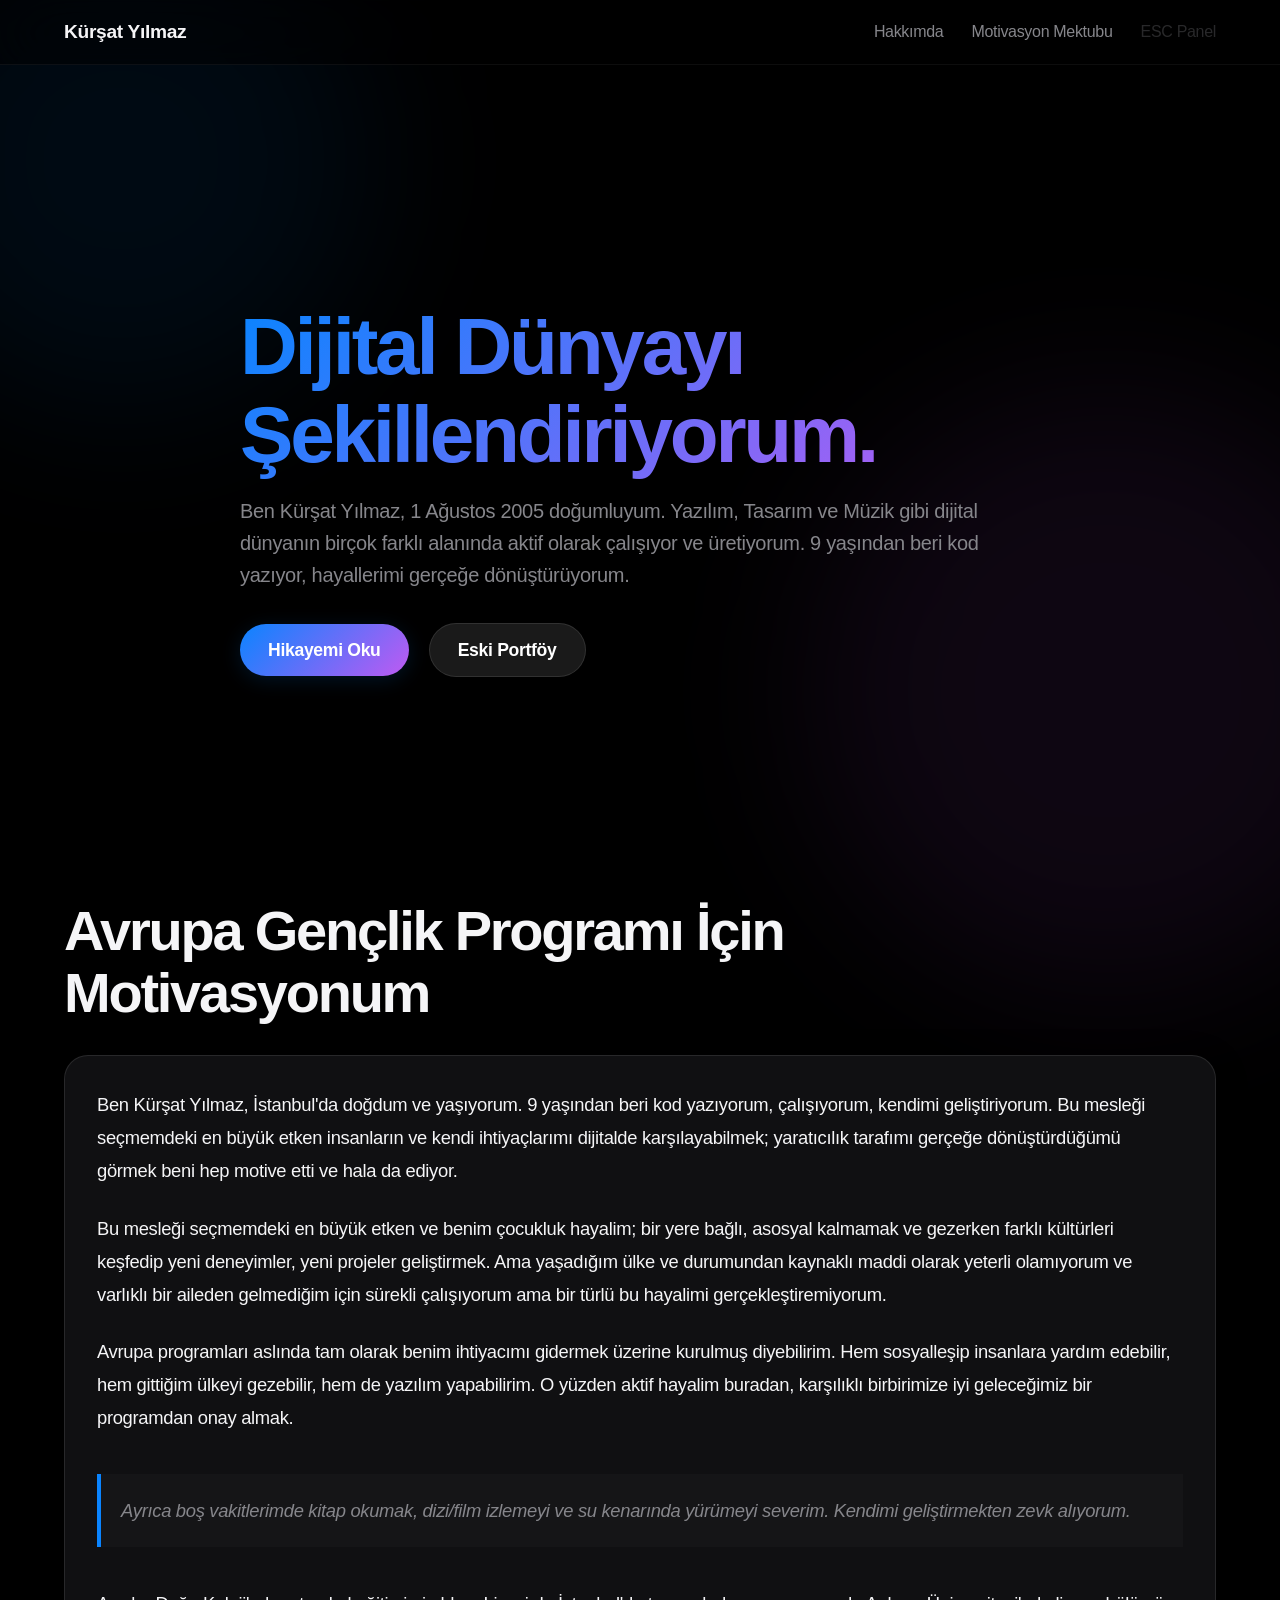
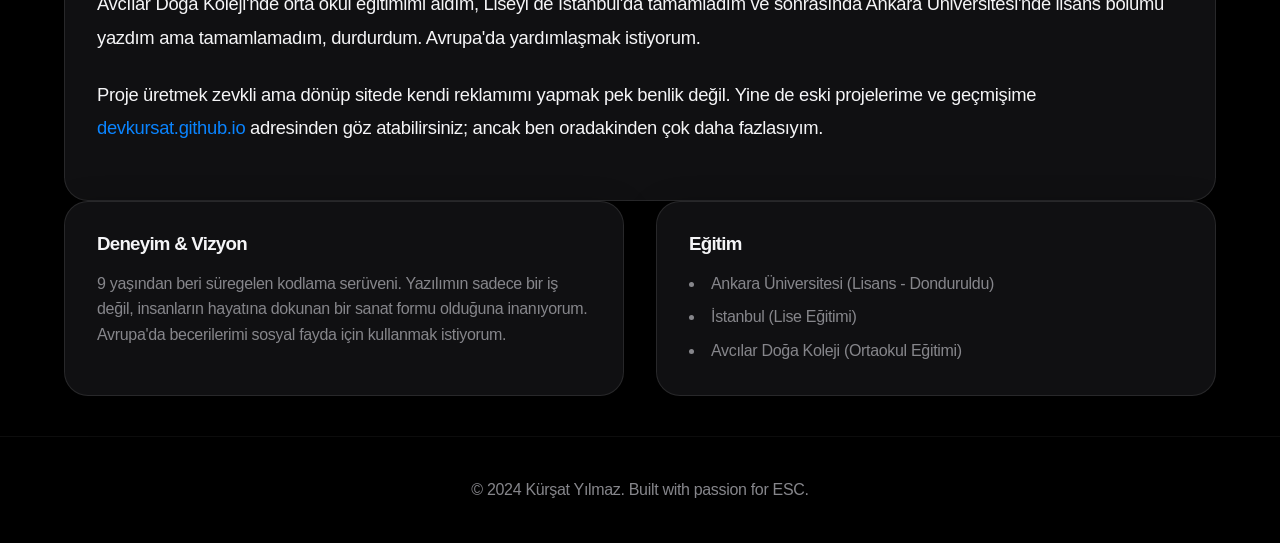
==== index.html @ 6ab5559e "feat: Implement Apple-style ESC motivation portfolio and dashboard - Creates root structure for GitH" ====
<!DOCTYPE html>
<html lang="tr">
<head>
    <meta charset="UTF-8">
    <meta name="viewport" content="width=device-width, initial-scale=1.0">
    <title>Ben Kürşat Yılmaz | Yazılım, Tasarım & Vizyon</title>
    <meta name="description" content="Kürşat Yılmaz'ın Dijital Portföyü ve Avrupa Gençlik Programı (ESC) Motivasyon Mektubu.">
    <link rel="stylesheet" href="assets/css/style.css">
</head>
<body>
    <div class="blob blob-1"></div>
    <div class="blob blob-2"></div>

    <nav class="glass-nav">
        <div class="container nav-content">
            <a href="index.html" class="logo">Kürşat Yılmaz</a>
            <div class="nav-links">
                <a href="#about">Hakkımda</a>
                <a href="#letter">Motivasyon Mektubu</a>
                <a href="eu.html" style="opacity: 0.3; transition: opacity 0.3s;" onmouseover="this.style.opacity=1" onmouseout="this.style.opacity=0.3">ESC Panel</a>
            </div>
        </div>
    </nav>

    <header>
        <div class="container">
            <div class="reveal">
                <h1>Dijital Dünyayı <br>Şekillendiriyorum.</h1>
                <p class="lead">Ben Kürşat Yılmaz, 1 Ağustos 2005 doğumluyum. Yazılım, Tasarım ve Müzik gibi dijital dünyanın birçok farklı alanında aktif olarak çalışıyor ve üretiyorum. 9 yaşından beri kod yazıyor, hayallerimi gerçeğe dönüştürüyorum.</p>
                <a href="#letter" class="btn btn-primary">Hikayemi Oku</a>
                <a href="https://devkursat.github.io" target="_blank" class="btn btn-secondary" style="margin-left: 16px;">Eski Portföy</a>
            </div>
        </div>
    </header>

    <section id="letter" class="container">
        <h2 class="reveal">Avrupa Gençlik Programı İçin <br>Motivasyonum</h2>

        <div class="card glass-panel reveal stagger-1">
            <div class="letter-content">
                <p>Ben Kürşat Yılmaz, İstanbul'da doğdum ve yaşıyorum. 9 yaşından beri kod yazıyorum, çalışıyorum, kendimi geliştiriyorum. Bu mesleği seçmemdeki en büyük etken insanların ve kendi ihtiyaçlarımı dijitalde karşılayabilmek; yaratıcılık tarafımı gerçeğe dönüştürdüğümü görmek beni hep motive etti ve hala da ediyor.</p>

                <p>Bu mesleği seçmemdeki en büyük etken ve benim çocukluk hayalim; bir yere bağlı, asosyal kalmamak ve gezerken farklı kültürleri keşfedip yeni deneyimler, yeni projeler geliştirmek. Ama yaşadığım ülke ve durumundan kaynaklı maddi olarak yeterli olamıyorum ve varlıklı bir aileden gelmediğim için sürekli çalışıyorum ama bir türlü bu hayalimi gerçekleştiremiyorum.</p>

                <p>Avrupa programları aslında tam olarak benim ihtiyacımı gidermek üzerine kurulmuş diyebilirim. Hem sosyalleşip insanlara yardım edebilir, hem gittiğim ülkeyi gezebilir, hem de yazılım yapabilirim. O yüzden aktif hayalim buradan, karşılıklı birbirimize iyi geleceğimiz bir programdan onay almak.</p>

                <div style="margin: 40px 0; padding: 20px; border-left: 4px solid var(--accent-blue); background: rgba(255,255,255,0.02);">
                    <p style="margin: 0; font-style: italic; color: var(--text-secondary);">Ayrıca boş vakitlerimde kitap okumak, dizi/film izlemeyi ve su kenarında yürümeyi severim. Kendimi geliştirmekten zevk alıyorum.</p>
                </div>

                <p>Avcılar Doğa Koleji'nde orta okul eğitimimi aldım, Liseyi de İstanbul'da tamamladım ve sonrasında Ankara Üniversitesi'nde lisans bölümü yazdım ama tamamlamadım, durdurdum. Avrupa'da yardımlaşmak istiyorum.</p>

                <p>Proje üretmek zevkli ama dönüp sitede kendi reklamımı yapmak pek benlik değil. Yine de eski projelerime ve geçmişime <a href="https://devkursat.github.io" target="_blank" style="color: var(--accent-blue); text-decoration: none;">devkursat.github.io</a> adresinden göz atabilirsiniz; ancak ben oradakinden çok daha fazlasıyım.</p>
            </div>
        </div>
    </section>

    <section id="about" class="container">
        <div class="grid-2">
            <div class="card glass-panel reveal stagger-1">
                <h3 style="margin-bottom: 16px;">Deneyim & Vizyon</h3>
                <p style="color: var(--text-secondary);">9 yaşından beri süregelen kodlama serüveni. Yazılımın sadece bir iş değil, insanların hayatına dokunan bir sanat formu olduğuna inanıyorum. Avrupa'da becerilerimi sosyal fayda için kullanmak istiyorum.</p>
            </div>
            <div class="card glass-panel reveal stagger-2">
                <h3 style="margin-bottom: 16px;">Eğitim</h3>
                <ul style="color: var(--text-secondary); list-style-position: inside;">
                    <li style="margin-bottom: 8px;">Ankara Üniversitesi (Lisans - Donduruldu)</li>
                    <li style="margin-bottom: 8px;">İstanbul (Lise Eğitimi)</li>
                    <li>Avcılar Doğa Koleji (Ortaokul Eğitimi)</li>
                </ul>
            </div>
        </div>
    </section>

    <footer style="text-align: center; padding: 40px 0; color: var(--text-secondary); border-top: 1px solid rgba(255,255,255,0.05); margin-top: 40px;">
        <p>&copy; 2024 Kürşat Yılmaz. Built with passion for ESC.</p>
    </footer>

    <script src="assets/js/main.js"></script>
</body>
</html>
---- assets/css/style.css ----
:root {
  /* Apple Design Palette */
  --bg-primary: #000000;
  --bg-secondary: #1c1c1e;
  --bg-tertiary: #2c2c2e;
  --text-primary: #f5f5f7;
  --text-secondary: #86868b;
  --accent-blue: #0A84FF;
  --accent-purple: #BF5AF2;
  --accent-gradient: linear-gradient(135deg, #0A84FF 0%, #BF5AF2 100%);
  --glow-color: rgba(10, 132, 255, 0.15);

  /* Framer Spring Animations */
  --spring-fast: 0.4s cubic-bezier(0.175, 0.885, 0.32, 1.275);
  --spring-normal: 0.6s cubic-bezier(0.175, 0.885, 0.32, 1.275);
  --spring-slow: 0.8s cubic-bezier(0.175, 0.885, 0.32, 1.275);
  --ease-out-expo: 0.8s cubic-bezier(0.16, 1, 0.3, 1);
}

* {
  margin: 0;
  padding: 0;
  box-sizing: border-box;
}

body {
  font-family: -apple-system, BlinkMacSystemFont, "SF Pro Display", "Segoe UI", Roboto, Helvetica, Arial, sans-serif;
  background-color: var(--bg-primary);
  color: var(--text-primary);
  line-height: 1.6;
  -webkit-font-smoothing: antialiased;
  -moz-osx-font-smoothing: grayscale;
  overflow-x: hidden;
  letter-spacing: -0.02em;
}

/* Glassmorphism Utilities */
.glass-panel {
  background: rgba(28, 28, 30, 0.6);
  backdrop-filter: blur(20px);
  -webkit-backdrop-filter: blur(20px);
  border: 1px solid rgba(255, 255, 255, 0.1);
  border-radius: 24px;
  box-shadow: 0 8px 32px 0 rgba(0, 0, 0, 0.3);
}

.glass-nav {
  position: fixed;
  top: 0;
  left: 0;
  right: 0;
  z-index: 1000;
  background: rgba(0, 0, 0, 0.5);
  backdrop-filter: blur(30px);
  -webkit-backdrop-filter: blur(30px);
  border-bottom: 1px solid rgba(255, 255, 255, 0.05);
}

/* Layout Containers */
.container {
  max-width: 1200px;
  margin: 0 auto;
  padding: 0 24px;
}

/* Typography */
h1, h2, h3, h4, h5, h6 {
  font-weight: 700;
  letter-spacing: -0.04em;
  line-height: 1.1;
}

h1 {
  font-size: clamp(3rem, 8vw, 5rem);
  background: var(--accent-gradient);
  -webkit-background-clip: text;
  -webkit-text-fill-color: transparent;
  margin-bottom: 1rem;
}

h2 {
  font-size: clamp(2rem, 5vw, 3.5rem);
  margin-bottom: 2rem;
}

.subtitle {
  font-size: clamp(1.2rem, 3vw, 1.5rem);
  color: var(--text-secondary);
  font-weight: 500;
}

.lead {
  font-size: 1.25rem;
  color: var(--text-secondary);
  max-width: 800px;
  margin-bottom: 2rem;
}

/* Interactive Elements */
.btn {
  display: inline-flex;
  align-items: center;
  justify-content: center;
  padding: 12px 28px;
  border-radius: 999px;
  font-weight: 600;
  font-size: 1.1rem;
  text-decoration: none;
  transition: all var(--spring-fast);
  cursor: pointer;
  border: none;
  outline: none;
}

.btn-primary {
  background: var(--accent-gradient);
  color: white;
  box-shadow: 0 4px 20px var(--glow-color);
}

.btn-primary:hover {
  transform: translateY(-2px) scale(1.02);
  box-shadow: 0 8px 30px rgba(10, 132, 255, 0.3);
}

.btn-secondary {
  background: rgba(255, 255, 255, 0.1);
  color: white;
  border: 1px solid rgba(255, 255, 255, 0.1);
}

.btn-secondary:hover {
  background: rgba(255, 255, 255, 0.15);
  transform: translateY(-2px) scale(1.02);
}

/* Cards */
.card {
  padding: 32px;
  border-radius: 24px;
  transition: all var(--spring-normal);
  position: relative;
  overflow: hidden;
}

.card::before {
  content: '';
  position: absolute;
  top: 0;
  left: 0;
  right: 0;
  bottom: 0;
  background: radial-gradient(800px circle at var(--mouse-x) var(--mouse-y), rgba(255, 255, 255, 0.06), transparent 40%);
  z-index: 0;
  opacity: 0;
  transition: opacity 0.3s;
}

.card:hover::before {
  opacity: 1;
}

.card > * {
  position: relative;
  z-index: 1;
}

.card:hover {
  transform: translateY(-8px);
  box-shadow: 0 20px 40px rgba(0, 0, 0, 0.4);
  border-color: rgba(255, 255, 255, 0.2);
}

/* Specific Sections */
header {
  min-height: 100vh;
  display: flex;
  flex-direction: column;
  justify-content: center;
  position: relative;
  padding-top: 80px;
}

.nav-content {
  display: flex;
  justify-content: space-between;
  align-items: center;
  height: 64px;
}

.nav-links a {
  color: var(--text-secondary);
  text-decoration: none;
  margin-left: 24px;
  transition: color 0.2s;
  font-weight: 500;
}

.nav-links a:hover {
  color: var(--text-primary);
}

.logo {
  font-weight: 700;
  font-size: 1.2rem;
  color: var(--text-primary);
  text-decoration: none;
}

section {
  padding: 100px 0;
}

/* Grid Layouts */
.grid-2 {
  display: grid;
  grid-template-columns: repeat(auto-fit, minmax(300px, 1fr));
  gap: 32px;
}

.grid-3 {
  display: grid;
  grid-template-columns: repeat(auto-fit, minmax(250px, 1fr));
  gap: 24px;
}

/* Animation Classes */
.reveal {
  opacity: 0;
  transform: translateY(40px);
  transition: opacity var(--ease-out-expo), transform var(--ease-out-expo);
}

.reveal.active {
  opacity: 1;
  transform: translateY(0);
}

.stagger-1 { transition-delay: 0.1s; }
.stagger-2 { transition-delay: 0.2s; }
.stagger-3 { transition-delay: 0.3s; }

/* Letter Formatting */
.letter-content {
  font-size: 1.15rem;
  line-height: 1.8;
  color: var(--text-primary);
}

.letter-content p {
  margin-bottom: 1.5rem;
}

/* Dashboard Elements */
.dashboard-grid {
  display: grid;
  grid-template-columns: 250px 1fr;
  gap: 32px;
  min-height: 100vh;
  padding-top: 80px;
}

.sidebar {
  padding-right: 24px;
  border-right: 1px solid rgba(255, 255, 255, 0.1);
}

.sidebar-nav {
  list-style: none;
}

.sidebar-nav li {
  margin-bottom: 16px;
}

.sidebar-nav a {
  color: var(--text-secondary);
  text-decoration: none;
  display: flex;
  align-items: center;
  padding: 12px;
  border-radius: 12px;
  transition: all 0.2s;
}

.sidebar-nav a:hover, .sidebar-nav a.active {
  background: rgba(255, 255, 255, 0.1);
  color: var(--text-primary);
}

.stat-card {
  display: flex;
  flex-direction: column;
}

.stat-value {
  font-size: 3rem;
  font-weight: 700;
  background: var(--accent-gradient);
  -webkit-background-clip: text;
  -webkit-text-fill-color: transparent;
}

.stat-label {
  color: var(--text-secondary);
  font-size: 0.9rem;
  text-transform: uppercase;
  letter-spacing: 0.05em;
}

/* AI Generator Mockup */
.ai-generator {
  margin-top: 40px;
}

.ai-input {
  width: 100%;
  background: rgba(0, 0, 0, 0.3);
  border: 1px solid rgba(255, 255, 255, 0.1);
  border-radius: 16px;
  padding: 20px;
  color: var(--text-primary);
  font-family: inherit;
  font-size: 1rem;
  resize: vertical;
  min-height: 150px;
  margin-bottom: 20px;
  transition: all 0.3s;
}

.ai-input:focus {
  outline: none;
  border-color: var(--accent-blue);
  box-shadow: 0 0 0 2px rgba(10, 132, 255, 0.2);
}

.ai-output {
  margin-top: 24px;
  min-height: 200px;
  border-left: 4px solid var(--accent-purple);
  padding-left: 20px;
}

/* Floating Elements */
.blob {
  position: absolute;
  filter: blur(80px);
  z-index: -1;
  opacity: 0.5;
  border-radius: 50%;
  animation: float 20s infinite ease-in-out;
}

.blob-1 {
  top: -10%;
  left: -10%;
  width: 500px;
  height: 500px;
  background: rgba(10, 132, 255, 0.15);
}

.blob-2 {
  bottom: -10%;
  right: -10%;
  width: 600px;
  height: 600px;
  background: rgba(191, 90, 242, 0.15);
  animation-delay: -10s;
}

@keyframes float {
  0%, 100% { transform: translate(0, 0) scale(1); }
  33% { transform: translate(50px, -50px) scale(1.1); }
  66% { transform: translate(-20px, 20px) scale(0.9); }
}

@media (max-width: 768px) {
  .dashboard-grid {
    grid-template-columns: 1fr;
  }
  .sidebar {
    border-right: none;
    border-bottom: 1px solid rgba(255, 255, 255, 0.1);
    padding-bottom: 24px;
    margin-bottom: 24px;
  }
}
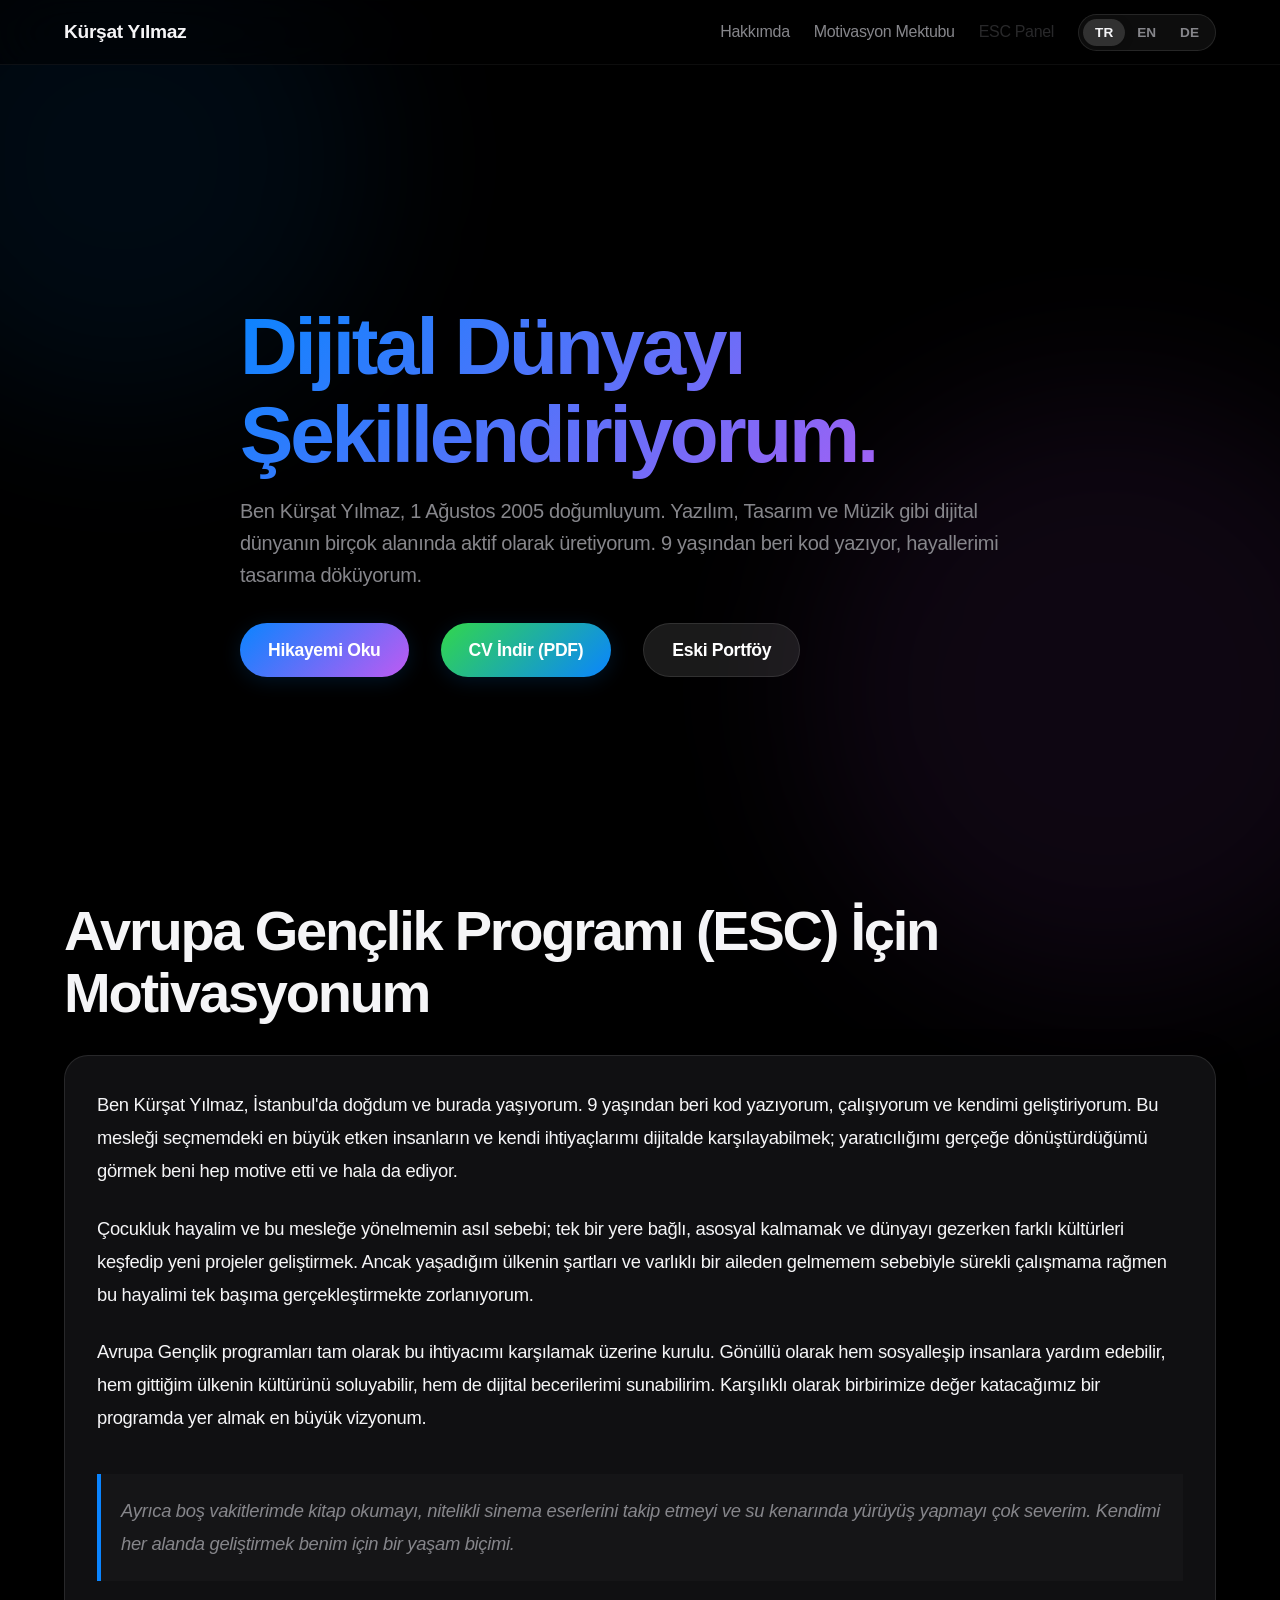
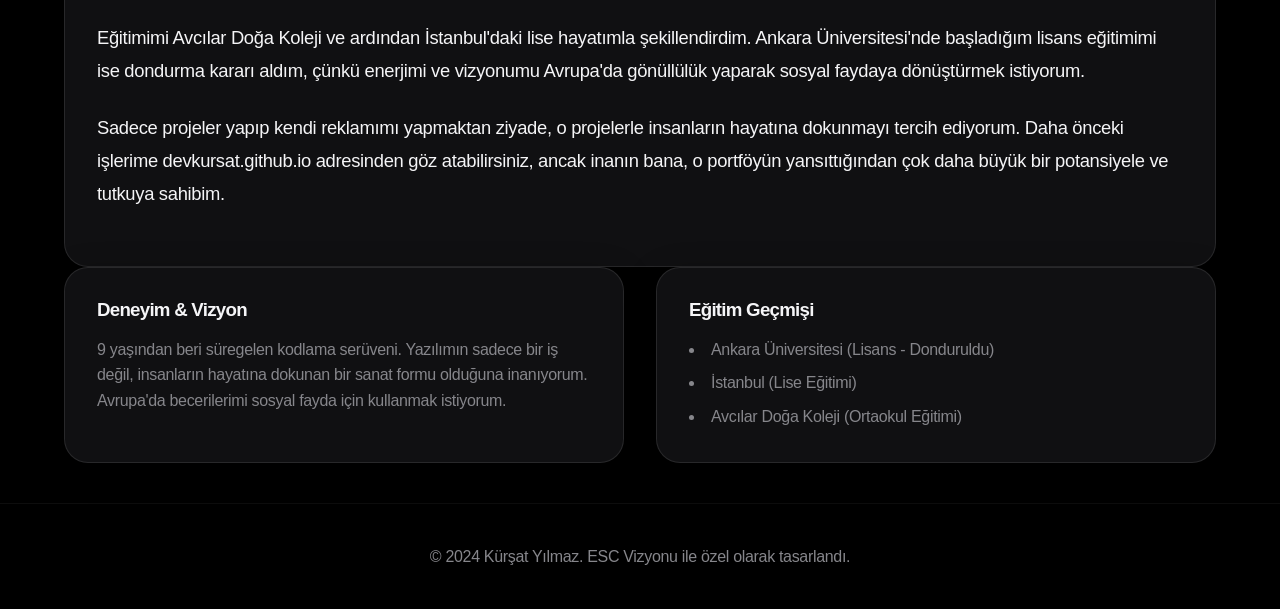
==== commit 8f5bacb5: "feat: Add i18n support, language switcher, and CV download - Introduces comprehensive i18n engine in" ====
--- a/index.html
+++ b/index.html
@@ -15,9 +15,15 @@
         <div class="container nav-content">
             <a href="index.html" class="logo">Kürşat Yılmaz</a>
             <div class="nav-links">
-                <a href="#about">Hakkımda</a>
-                <a href="#letter">Motivasyon Mektubu</a>
-                <a href="eu.html" style="opacity: 0.3; transition: opacity 0.3s;" onmouseover="this.style.opacity=1" onmouseout="this.style.opacity=0.3">ESC Panel</a>
+                <a href="#about" data-i18n="nav.about">Hakkımda</a>
+                <a href="#letter" data-i18n="nav.letter">Motivasyon Mektubu</a>
+                <a href="eu.html" style="opacity: 0.3; transition: opacity 0.3s;" onmouseover="this.style.opacity=1" onmouseout="this.style.opacity=0.3" data-i18n="nav.esc">ESC Panel</a>
+
+                <div class="lang-switcher">
+                    <button class="lang-btn" data-lang="tr">TR</button>
+                    <button class="lang-btn" data-lang="en">EN</button>
+                    <button class="lang-btn" data-lang="de">DE</button>
+                </div>
             </div>
         </div>
     </nav>
@@ -25,32 +31,35 @@
     <header>
         <div class="container">
             <div class="reveal">
-                <h1>Dijital Dünyayı <br>Şekillendiriyorum.</h1>
-                <p class="lead">Ben Kürşat Yılmaz, 1 Ağustos 2005 doğumluyum. Yazılım, Tasarım ve Müzik gibi dijital dünyanın birçok farklı alanında aktif olarak çalışıyor ve üretiyorum. 9 yaşından beri kod yazıyor, hayallerimi gerçeğe dönüştürüyorum.</p>
-                <a href="#letter" class="btn btn-primary">Hikayemi Oku</a>
-                <a href="https://devkursat.github.io" target="_blank" class="btn btn-secondary" style="margin-left: 16px;">Eski Portföy</a>
+                <h1 data-i18n="hero.title">Dijital Dünyayı <br>Şekillendiriyorum.</h1>
+                <p class="lead" data-i18n="hero.desc">Ben Kürşat Yılmaz, 1 Ağustos 2005 doğumluyum. Yazılım, Tasarım ve Müzik gibi dijital dünyanın birçok farklı alanında aktif olarak çalışıyor ve üretiyorum. 9 yaşından beri kod yazıyor, hayallerimi gerçeğe dönüştürüyorum.</p>
+                <div class="action-buttons">
+                    <a href="#letter" class="btn btn-primary" data-i18n="hero.btn.story">Hikayemi Oku</a>
+                    <a href="assets/cv.pdf" download class="btn btn-primary" style="margin-left: 16px; background: linear-gradient(135deg, #32D74B 0%, #0A84FF 100%);" data-i18n="hero.btn.cv">CV İndir (PDF)</a>
+                    <a href="https://devkursat.github.io" target="_blank" class="btn btn-secondary" style="margin-left: 16px;" data-i18n="hero.btn.old">Eski Portföy</a>
+                </div>
             </div>
         </div>
     </header>
 
     <section id="letter" class="container">
-        <h2 class="reveal">Avrupa Gençlik Programı İçin <br>Motivasyonum</h2>
+        <h2 class="reveal" data-i18n="letter.title">Avrupa Gençlik Programı İçin <br>Motivasyonum</h2>
 
         <div class="card glass-panel reveal stagger-1">
             <div class="letter-content">
-                <p>Ben Kürşat Yılmaz, İstanbul'da doğdum ve yaşıyorum. 9 yaşından beri kod yazıyorum, çalışıyorum, kendimi geliştiriyorum. Bu mesleği seçmemdeki en büyük etken insanların ve kendi ihtiyaçlarımı dijitalde karşılayabilmek; yaratıcılık tarafımı gerçeğe dönüştürdüğümü görmek beni hep motive etti ve hala da ediyor.</p>
+                <p data-i18n="letter.p1">Ben Kürşat Yılmaz, İstanbul'da doğdum ve yaşıyorum. 9 yaşından beri kod yazıyorum, çalışıyorum, kendimi geliştiriyorum. Bu mesleği seçmemdeki en büyük etken insanların ve kendi ihtiyaçlarımı dijitalde karşılayabilmek; yaratıcılık tarafımı gerçeğe dönüştürdüğümü görmek beni hep motive etti ve hala da ediyor.</p>
 
-                <p>Bu mesleği seçmemdeki en büyük etken ve benim çocukluk hayalim; bir yere bağlı, asosyal kalmamak ve gezerken farklı kültürleri keşfedip yeni deneyimler, yeni projeler geliştirmek. Ama yaşadığım ülke ve durumundan kaynaklı maddi olarak yeterli olamıyorum ve varlıklı bir aileden gelmediğim için sürekli çalışıyorum ama bir türlü bu hayalimi gerçekleştiremiyorum.</p>
+                <p data-i18n="letter.p2">Bu mesleği seçmemdeki en büyük etken ve benim çocukluk hayalim; bir yere bağlı, asosyal kalmamak ve gezerken farklı kültürleri keşfedip yeni deneyimler, yeni projeler geliştirmek. Ama yaşadığım ülke ve durumundan kaynaklı maddi olarak yeterli olamıyorum ve varlıklı bir aileden gelmediğim için sürekli çalışıyorum ama bir türlü bu hayalimi gerçekleştiremiyorum.</p>
 
-                <p>Avrupa programları aslında tam olarak benim ihtiyacımı gidermek üzerine kurulmuş diyebilirim. Hem sosyalleşip insanlara yardım edebilir, hem gittiğim ülkeyi gezebilir, hem de yazılım yapabilirim. O yüzden aktif hayalim buradan, karşılıklı birbirimize iyi geleceğimiz bir programdan onay almak.</p>
+                <p data-i18n="letter.p3">Avrupa programları aslında tam olarak benim ihtiyacımı gidermek üzerine kurulmuş diyebilirim. Hem sosyalleşip insanlara yardım edebilir, hem gittiğim ülkeyi gezebilir, hem de yazılım yapabilirim. O yüzden aktif hayalim buradan, karşılıklı birbirimize iyi geleceğimiz bir programdan onay almak.</p>
 
                 <div style="margin: 40px 0; padding: 20px; border-left: 4px solid var(--accent-blue); background: rgba(255,255,255,0.02);">
-                    <p style="margin: 0; font-style: italic; color: var(--text-secondary);">Ayrıca boş vakitlerimde kitap okumak, dizi/film izlemeyi ve su kenarında yürümeyi severim. Kendimi geliştirmekten zevk alıyorum.</p>
+                    <p style="margin: 0; font-style: italic; color: var(--text-secondary);" data-i18n="letter.quote">Ayrıca boş vakitlerimde kitap okumak, dizi/film izlemeyi ve su kenarında yürümeyi severim. Kendimi geliştirmekten zevk alıyorum.</p>
                 </div>
 
-                <p>Avcılar Doğa Koleji'nde orta okul eğitimimi aldım, Liseyi de İstanbul'da tamamladım ve sonrasında Ankara Üniversitesi'nde lisans bölümü yazdım ama tamamlamadım, durdurdum. Avrupa'da yardımlaşmak istiyorum.</p>
+                <p data-i18n="letter.p4">Avcılar Doğa Koleji'nde orta okul eğitimimi aldım, Liseyi de İstanbul'da tamamladım ve sonrasında Ankara Üniversitesi'nde lisans bölümü yazdım ama tamamlamadım, durdurdum. Avrupa'da yardımlaşmak istiyorum.</p>
 
-                <p>Proje üretmek zevkli ama dönüp sitede kendi reklamımı yapmak pek benlik değil. Yine de eski projelerime ve geçmişime <a href="https://devkursat.github.io" target="_blank" style="color: var(--accent-blue); text-decoration: none;">devkursat.github.io</a> adresinden göz atabilirsiniz; ancak ben oradakinden çok daha fazlasıyım.</p>
+                <p data-i18n="letter.p5">Proje üretmek zevkli ama dönüp sitede kendi reklamımı yapmak pek benlik değil. Yine de eski projelerime ve geçmişime <a href="https://devkursat.github.io" target="_blank" style="color: var(--accent-blue); text-decoration: none;">devkursat.github.io</a> adresinden göz atabilirsiniz; ancak ben oradakinden çok daha fazlasıyım.</p>
             </div>
         </div>
     </section>
@@ -58,24 +67,25 @@
     <section id="about" class="container">
         <div class="grid-2">
             <div class="card glass-panel reveal stagger-1">
-                <h3 style="margin-bottom: 16px;">Deneyim & Vizyon</h3>
-                <p style="color: var(--text-secondary);">9 yaşından beri süregelen kodlama serüveni. Yazılımın sadece bir iş değil, insanların hayatına dokunan bir sanat formu olduğuna inanıyorum. Avrupa'da becerilerimi sosyal fayda için kullanmak istiyorum.</p>
+                <h3 style="margin-bottom: 16px;" data-i18n="about.exp.title">Deneyim & Vizyon</h3>
+                <p style="color: var(--text-secondary);" data-i18n="about.exp.desc">9 yaşından beri süregelen kodlama serüveni. Yazılımın sadece bir iş değil, insanların hayatına dokunan bir sanat formu olduğuna inanıyorum. Avrupa'da becerilerimi sosyal fayda için kullanmak istiyorum.</p>
             </div>
             <div class="card glass-panel reveal stagger-2">
-                <h3 style="margin-bottom: 16px;">Eğitim</h3>
+                <h3 style="margin-bottom: 16px;" data-i18n="about.edu.title">Eğitim</h3>
                 <ul style="color: var(--text-secondary); list-style-position: inside;">
-                    <li style="margin-bottom: 8px;">Ankara Üniversitesi (Lisans - Donduruldu)</li>
-                    <li style="margin-bottom: 8px;">İstanbul (Lise Eğitimi)</li>
-                    <li>Avcılar Doğa Koleji (Ortaokul Eğitimi)</li>
+                    <li style="margin-bottom: 8px;" data-i18n="about.edu.uni">Ankara Üniversitesi (Lisans - Donduruldu)</li>
+                    <li style="margin-bottom: 8px;" data-i18n="about.edu.hs">İstanbul (Lise Eğitimi)</li>
+                    <li data-i18n="about.edu.ms">Avcılar Doğa Koleji (Ortaokul Eğitimi)</li>
                 </ul>
             </div>
         </div>
     </section>
 
     <footer style="text-align: center; padding: 40px 0; color: var(--text-secondary); border-top: 1px solid rgba(255,255,255,0.05); margin-top: 40px;">
-        <p>&copy; 2024 Kürşat Yılmaz. Built with passion for ESC.</p>
+        <p data-i18n="footer.text">&copy; 2024 Kürşat Yılmaz. Built with passion for ESC.</p>
     </footer>
 
+    <script src="assets/js/i18n.js"></script>
     <script src="assets/js/main.js"></script>
 </body>
 </html>
--- a/assets/css/style.css
+++ b/assets/css/style.css
@@ -97,6 +97,13 @@
 }
 
 /* Interactive Elements */
+.action-buttons {
+    display: flex;
+    gap: 16px;
+    flex-wrap: wrap;
+    margin-top: 2rem;
+}
+
 .btn {
   display: inline-flex;
   align-items: center;
@@ -134,6 +141,41 @@
   transform: translateY(-2px) scale(1.02);
 }
 
+/* Language Switcher */
+.lang-switcher {
+    display: flex;
+    background: rgba(255, 255, 255, 0.05);
+    border-radius: 99px;
+    padding: 4px;
+    border: 1px solid rgba(255, 255, 255, 0.1);
+}
+
+.lang-btn {
+    background: transparent;
+    border: none;
+    color: var(--text-secondary);
+    padding: 6px 12px;
+    border-radius: 99px;
+    font-size: 0.85rem;
+    font-weight: 600;
+    cursor: pointer;
+    transition: all var(--spring-fast);
+}
+
+.lang-btn:hover {
+    color: var(--text-primary);
+}
+
+.lang-btn.active {
+    background: rgba(255, 255, 255, 0.15);
+    color: var(--text-primary);
+    box-shadow: 0 2px 10px rgba(0,0,0,0.2);
+}
+
+[data-i18n] {
+    transition: opacity 0.3s ease-in-out;
+}
+
 /* Cards */
 .card {
   padding: 32px;
@@ -166,7 +208,7 @@
 }
 
 .card:hover {
-  transform: translateY(-8px);
+  transform: translateY(-8px) scale(1.01);
   box-shadow: 0 20px 40px rgba(0, 0, 0, 0.4);
   border-color: rgba(255, 255, 255, 0.2);
 }
@@ -188,10 +230,15 @@
   height: 64px;
 }
 
+.nav-links {
+    display: flex;
+    align-items: center;
+}
+
 .nav-links a {
   color: var(--text-secondary);
   text-decoration: none;
-  margin-left: 24px;
+  margin-right: 24px;
   transition: color 0.2s;
   font-weight: 500;
 }
@@ -227,13 +274,13 @@
 /* Animation Classes */
 .reveal {
   opacity: 0;
-  transform: translateY(40px);
+  transform: translateY(40px) scale(0.98);
   transition: opacity var(--ease-out-expo), transform var(--ease-out-expo);
 }
 
 .reveal.active {
   opacity: 1;
-  transform: translateY(0);
+  transform: translateY(0) scale(1);
 }
 
 .stagger-1 { transition-delay: 0.1s; }
@@ -384,4 +431,10 @@
     padding-bottom: 24px;
     margin-bottom: 24px;
   }
-}
+  .action-buttons {
+      justify-content: center;
+  }
+  .action-buttons a {
+      margin-left: 0 !important;
+  }
+}
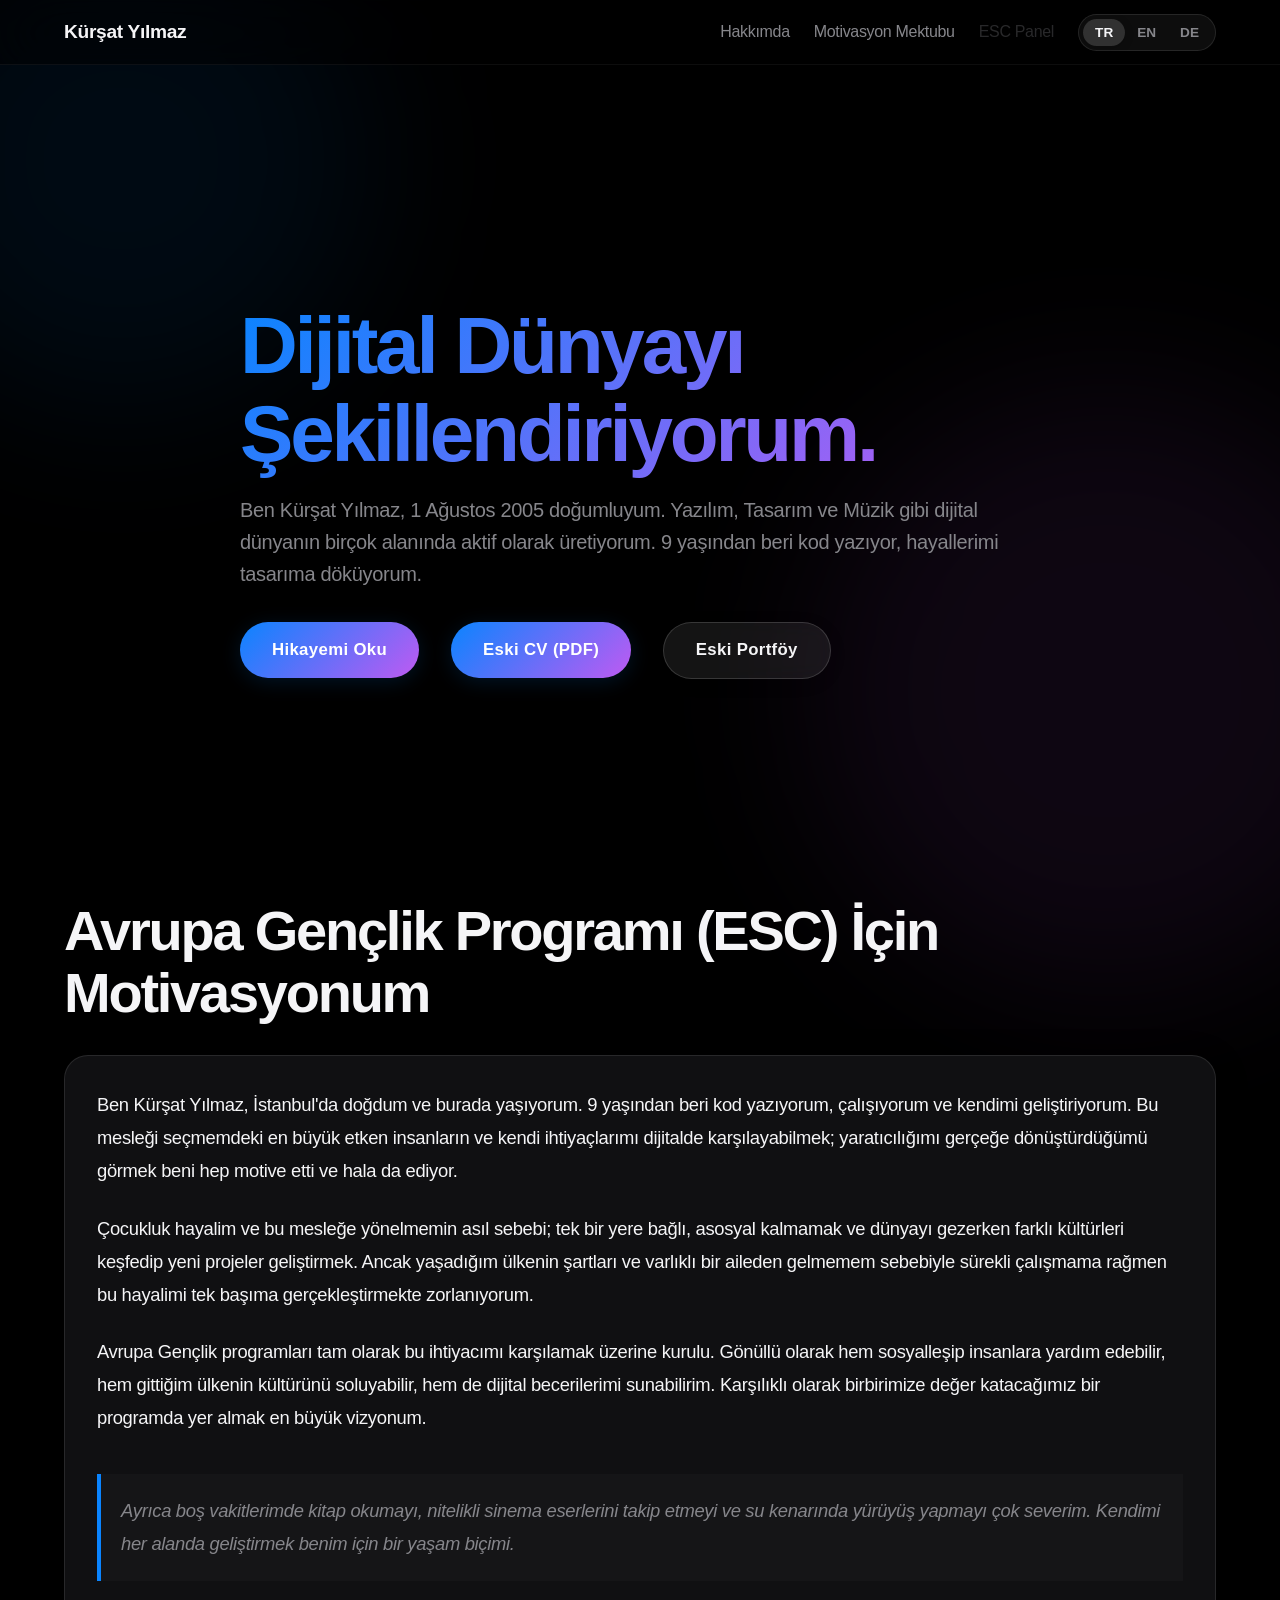
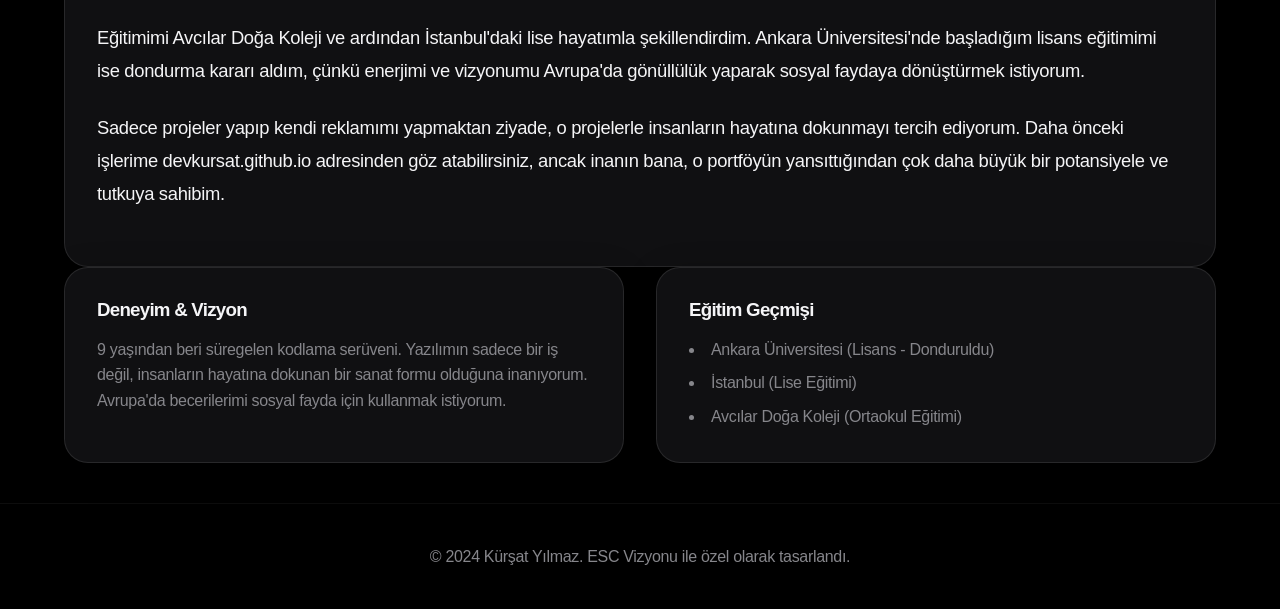
==== commit 36bfd820: "feat: Enhance UI/UX with premium Framer animations and CV link - Updates `index.html` to link to the" ====
--- a/index.html
+++ b/index.html
@@ -29,14 +29,14 @@
     </nav>
 
     <header>
-        <div class="container">
+        <div class="container hero-float">
             <div class="reveal">
                 <h1 data-i18n="hero.title">Dijital Dünyayı <br>Şekillendiriyorum.</h1>
                 <p class="lead" data-i18n="hero.desc">Ben Kürşat Yılmaz, 1 Ağustos 2005 doğumluyum. Yazılım, Tasarım ve Müzik gibi dijital dünyanın birçok farklı alanında aktif olarak çalışıyor ve üretiyorum. 9 yaşından beri kod yazıyor, hayallerimi gerçeğe dönüştürüyorum.</p>
                 <div class="action-buttons">
-                    <a href="#letter" class="btn btn-primary" data-i18n="hero.btn.story">Hikayemi Oku</a>
-                    <a href="assets/cv.pdf" download class="btn btn-primary" style="margin-left: 16px; background: linear-gradient(135deg, #32D74B 0%, #0A84FF 100%);" data-i18n="hero.btn.cv">CV İndir (PDF)</a>
-                    <a href="https://devkursat.github.io" target="_blank" class="btn btn-secondary" style="margin-left: 16px;" data-i18n="hero.btn.old">Eski Portföy</a>
+                    <a href="#letter" class="btn btn-primary btn-glow-blue" data-i18n="hero.btn.story">Hikayemi Oku</a>
+                    <a href="assets/KÜRŞAT YILMAZ_CV.pdf" target="_blank" class="btn btn-primary btn-glow-green" style="margin-left: 16px;" data-i18n="hero.btn.cv">Eski CV (PDF)</a>
+                    <a href="https://devkursat.github.io" target="_blank" class="btn btn-secondary btn-glow-white" style="margin-left: 16px;" data-i18n="hero.btn.old">Eski Portföy</a>
                 </div>
             </div>
         </div>
--- a/assets/css/style.css
+++ b/assets/css/style.css
@@ -108,37 +108,77 @@
   display: inline-flex;
   align-items: center;
   justify-content: center;
-  padding: 12px 28px;
+  padding: 14px 32px;
   border-radius: 999px;
   font-weight: 600;
-  font-size: 1.1rem;
+  font-size: 1.05rem;
   text-decoration: none;
   transition: all var(--spring-fast);
   cursor: pointer;
   border: none;
   outline: none;
+  letter-spacing: 0.02em;
+  position: relative;
+  overflow: hidden;
+  z-index: 1;
+}
+
+.btn::after {
+  content: '';
+  position: absolute;
+  top: 0; left: 0; right: 0; bottom: 0;
+  background: linear-gradient(rgba(255,255,255,0.2), transparent);
+  opacity: 0;
+  transition: opacity 0.3s ease;
+  z-index: -1;
+}
+
+.btn:hover::after {
+  opacity: 1;
+}
+
+.btn-glow-blue {
+  background: linear-gradient(135deg, #0A84FF 0%, #005bb5 100%);
+  color: white;
+  box-shadow: 0 4px 15px rgba(10, 132, 255, 0.3), inset 0 1px 0 rgba(255,255,255,0.2);
+}
+
+.btn-glow-blue:hover {
+  transform: translateY(-4px) scale(1.03);
+  box-shadow: 0 12px 25px rgba(10, 132, 255, 0.5), inset 0 1px 0 rgba(255,255,255,0.4);
+}
+
+.btn-glow-green {
+  background: linear-gradient(135deg, #32D74B 0%, #249935 100%);
+  color: white;
+  box-shadow: 0 4px 15px rgba(50, 215, 75, 0.3), inset 0 1px 0 rgba(255,255,255,0.2);
+}
+
+.btn-glow-green:hover {
+  transform: translateY(-4px) scale(1.03);
+  box-shadow: 0 12px 25px rgba(50, 215, 75, 0.5), inset 0 1px 0 rgba(255,255,255,0.4);
+}
+
+.btn-glow-white {
+  background: rgba(255, 255, 255, 0.08);
+  color: var(--text-primary);
+  border: 1px solid rgba(255, 255, 255, 0.15);
+  backdrop-filter: blur(10px);
+  -webkit-backdrop-filter: blur(10px);
+  box-shadow: 0 4px 15px rgba(0, 0, 0, 0.2);
+}
+
+.btn-glow-white:hover {
+  background: rgba(255, 255, 255, 0.15);
+  border-color: rgba(255, 255, 255, 0.3);
+  transform: translateY(-4px) scale(1.03);
+  box-shadow: 0 12px 25px rgba(255, 255, 255, 0.1);
 }
 
 .btn-primary {
   background: var(--accent-gradient);
   color: white;
   box-shadow: 0 4px 20px var(--glow-color);
-}
-
-.btn-primary:hover {
-  transform: translateY(-2px) scale(1.02);
-  box-shadow: 0 8px 30px rgba(10, 132, 255, 0.3);
-}
-
-.btn-secondary {
-  background: rgba(255, 255, 255, 0.1);
-  color: white;
-  border: 1px solid rgba(255, 255, 255, 0.1);
-}
-
-.btn-secondary:hover {
-  background: rgba(255, 255, 255, 0.15);
-  transform: translateY(-2px) scale(1.02);
 }
 
 /* Language Switcher */
@@ -274,13 +314,23 @@
 /* Animation Classes */
 .reveal {
   opacity: 0;
-  transform: translateY(40px) scale(0.98);
-  transition: opacity var(--ease-out-expo), transform var(--ease-out-expo);
+  transform: translateY(60px) scale(0.95) rotateX(-5deg);
+  transform-origin: top center;
+  transition: opacity 1s cubic-bezier(0.16, 1, 0.3, 1), transform 1s cubic-bezier(0.16, 1, 0.3, 1);
 }
 
 .reveal.active {
   opacity: 1;
-  transform: translateY(0) scale(1);
+  transform: translateY(0) scale(1) rotateX(0);
+}
+
+.hero-float {
+  animation: heroFloat 8s ease-in-out infinite;
+}
+
+@keyframes heroFloat {
+  0%, 100% { transform: translateY(0); }
+  50% { transform: translateY(-10px); }
 }
 
 .stagger-1 { transition-delay: 0.1s; }
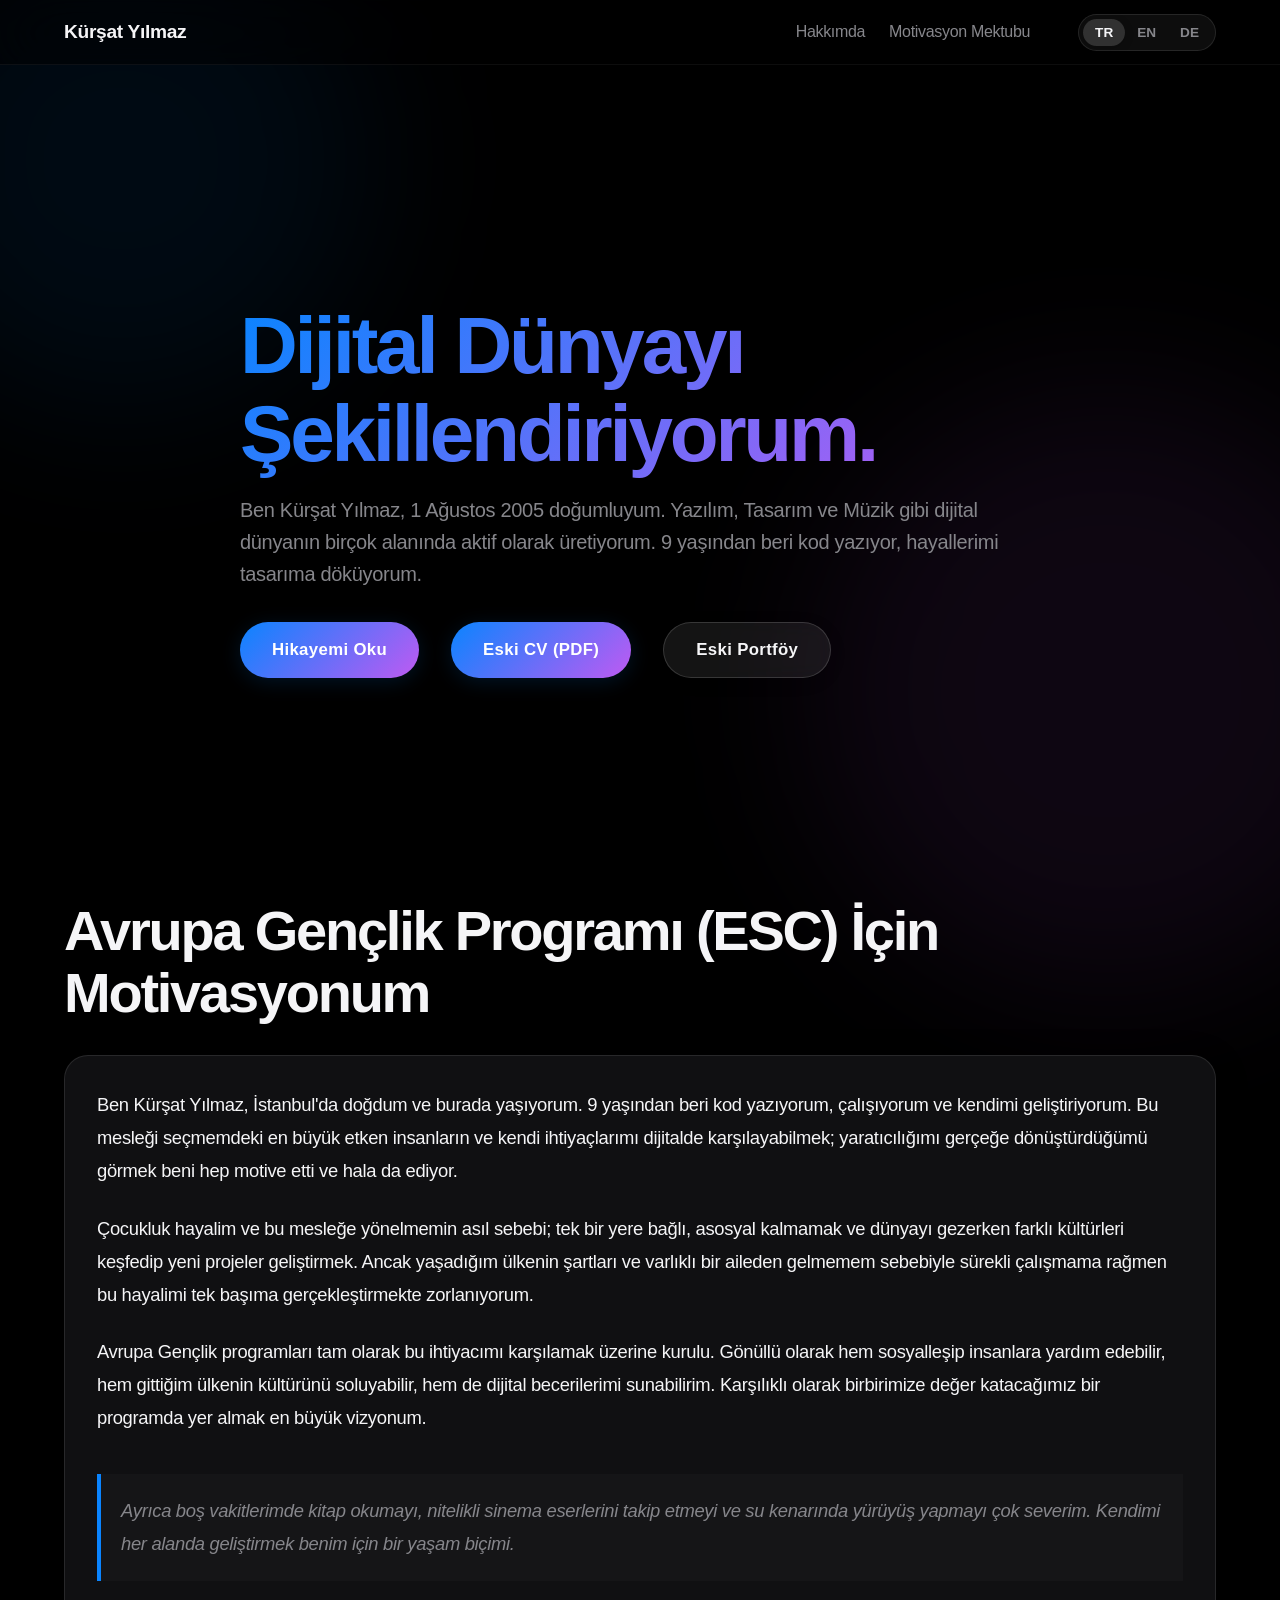
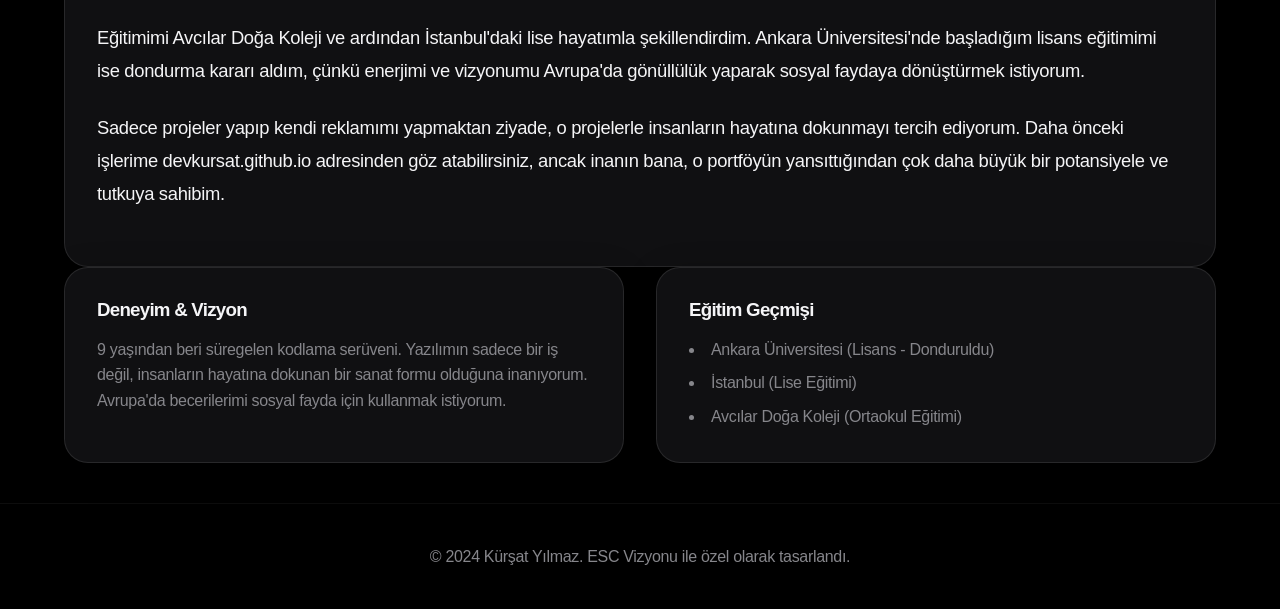
==== commit a6f949fa: "feat: add secret ESC gateway, Face ID mockup, and Gemini AI integration - Hide ESC Panel link behind" ====
--- a/index.html
+++ b/index.html
@@ -17,9 +17,8 @@
             <div class="nav-links">
                 <a href="#about" data-i18n="nav.about">Hakkımda</a>
                 <a href="#letter" data-i18n="nav.letter">Motivasyon Mektubu</a>
-                <a href="eu.html" style="opacity: 0.3; transition: opacity 0.3s;" onmouseover="this.style.opacity=1" onmouseout="this.style.opacity=0.3" data-i18n="nav.esc">ESC Panel</a>
 
-                <div class="lang-switcher">
+                <div class="lang-switcher" style="margin-left: 24px;">
                     <button class="lang-btn" data-lang="tr">TR</button>
                     <button class="lang-btn" data-lang="en">EN</button>
                     <button class="lang-btn" data-lang="de">DE</button>
@@ -85,6 +84,18 @@
         <p data-i18n="footer.text">&copy; 2024 Kürşat Yılmaz. Built with passion for ESC.</p>
     </footer>
 
+    <!-- Secret Gateway Modal -->
+    <div id="secret-modal" class="modal-overlay">
+        <div class="modal-content glass-panel reveal">
+            <h3 style="margin-bottom: 16px;">Sistem Uyarı: Güvenli Alan</h3>
+            <p style="color: var(--text-secondary); margin-bottom: 24px;">Gizli ESC Operasyon Merkezine girmek üzeresiniz. Devam etmek istiyor musunuz?</p>
+            <div style="display: flex; gap: 16px; justify-content: flex-end;">
+                <button id="secret-no" class="btn btn-secondary btn-glow-white" style="padding: 8px 24px; font-size: 0.95rem;">İptal</button>
+                <button id="secret-yes" class="btn btn-primary btn-glow-blue" style="padding: 8px 24px; font-size: 0.95rem;">Evet, Giriş Yap</button>
+            </div>
+        </div>
+    </div>
+
     <script src="assets/js/i18n.js"></script>
     <script src="assets/js/main.js"></script>
 </body>
--- a/assets/css/style.css
+++ b/assets/css/style.css
@@ -148,6 +148,17 @@
   box-shadow: 0 12px 25px rgba(10, 132, 255, 0.5), inset 0 1px 0 rgba(255,255,255,0.4);
 }
 
+.btn-glow-purple {
+  background: linear-gradient(135deg, #BF5AF2 0%, #7d12ff 100%);
+  color: white;
+  box-shadow: 0 4px 15px rgba(191, 90, 242, 0.3), inset 0 1px 0 rgba(255,255,255,0.2);
+}
+
+.btn-glow-purple:hover {
+  transform: translateY(-4px) scale(1.03);
+  box-shadow: 0 12px 25px rgba(191, 90, 242, 0.5), inset 0 1px 0 rgba(255,255,255,0.4);
+}
+
 .btn-glow-green {
   background: linear-gradient(135deg, #32D74B 0%, #249935 100%);
   color: white;
@@ -356,6 +367,96 @@
   min-height: 100vh;
   padding-top: 80px;
 }
+
+/* Modal and Auth Overlays */
+.modal-overlay, .auth-overlay {
+  position: fixed;
+  top: 0; left: 0; right: 0; bottom: 0;
+  background: rgba(0, 0, 0, 0.6);
+  backdrop-filter: blur(25px);
+  -webkit-backdrop-filter: blur(25px);
+  display: flex;
+  align-items: center;
+  justify-content: center;
+  z-index: 9999;
+  opacity: 0;
+  pointer-events: none;
+  transition: opacity 0.4s ease;
+}
+
+.modal-overlay.active, .auth-overlay.active {
+  opacity: 1;
+  pointer-events: auto;
+}
+
+.modal-content, .auth-card {
+  width: 90%;
+  max-width: 400px;
+  padding: 32px;
+  border-radius: 24px;
+  transform: scale(0.9) translateY(20px);
+  opacity: 0;
+  transition: all 0.5s cubic-bezier(0.175, 0.885, 0.32, 1.275);
+}
+
+.modal-content.active, .auth-card.active {
+  transform: scale(1) translateY(0);
+  opacity: 1;
+}
+
+/* Programs List */
+.program-list {
+  display: flex;
+  flex-direction: column;
+  gap: 12px;
+}
+
+.program-item {
+  padding: 16px;
+  background: rgba(255, 255, 255, 0.03);
+  border: 1px solid rgba(255, 255, 255, 0.08);
+  border-radius: 16px;
+  cursor: pointer;
+  transition: all var(--spring-fast);
+}
+
+.program-item:hover {
+  background: rgba(255, 255, 255, 0.08);
+  transform: translateX(8px);
+}
+
+.program-item.active {
+  background: rgba(10, 132, 255, 0.15);
+  border-color: var(--accent-blue);
+}
+
+/* Circular Progress Chart */
+.circular-chart {
+  display: block;
+  margin: 0 auto;
+  max-width: 80%;
+  max-height: 250px;
+}
+
+.circle-bg {
+  fill: none;
+  stroke: rgba(255, 255, 255, 0.1);
+  stroke-width: 3.8;
+}
+
+.circle {
+  fill: none;
+  stroke-width: 2.8;
+  stroke-linecap: round;
+  animation: progress 1.5s ease-out forwards;
+}
+
+@keyframes progress {
+  0% { stroke-dasharray: 0 100; }
+}
+
+.circular-chart.blue .circle { stroke: var(--accent-blue); }
+.percentage { fill: var(--text-primary); font-family: sans-serif; font-size: 0.5em; text-anchor: middle; font-weight: bold; }
 
 .sidebar {
   padding-right: 24px;
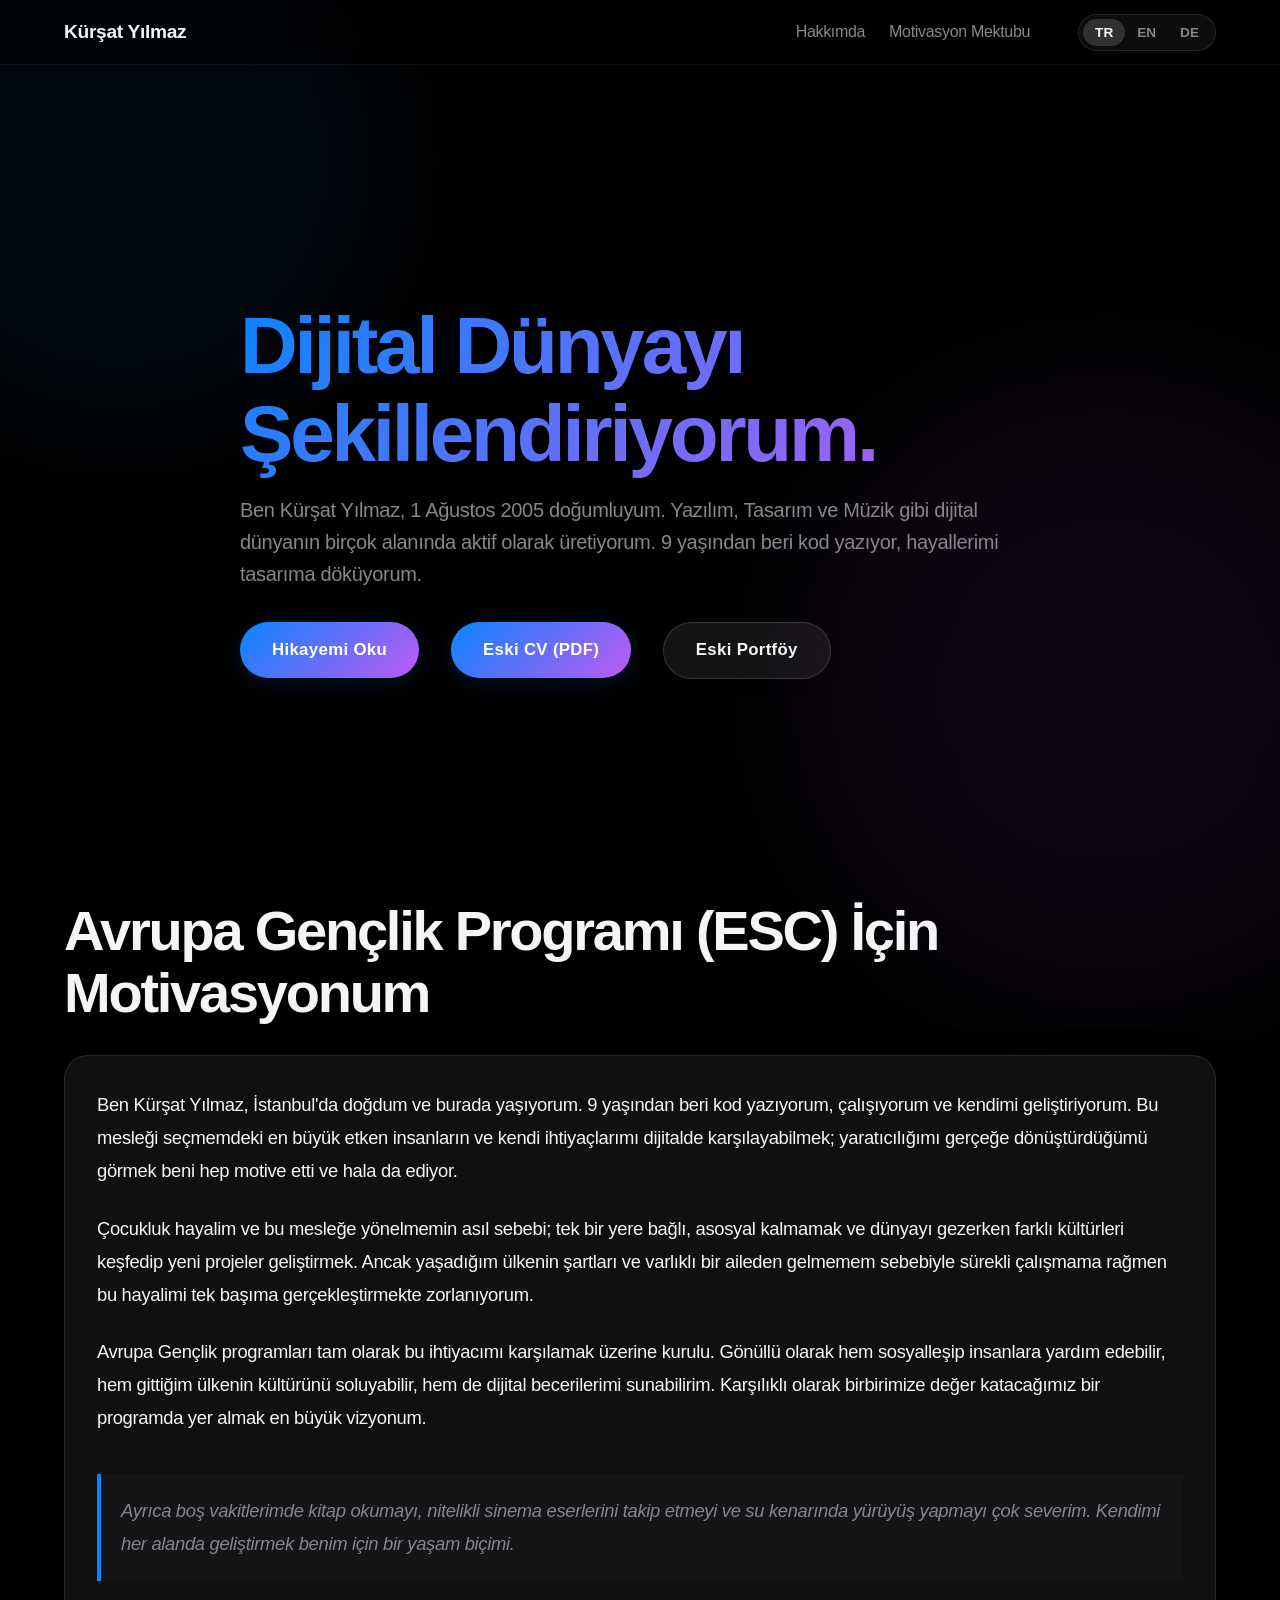
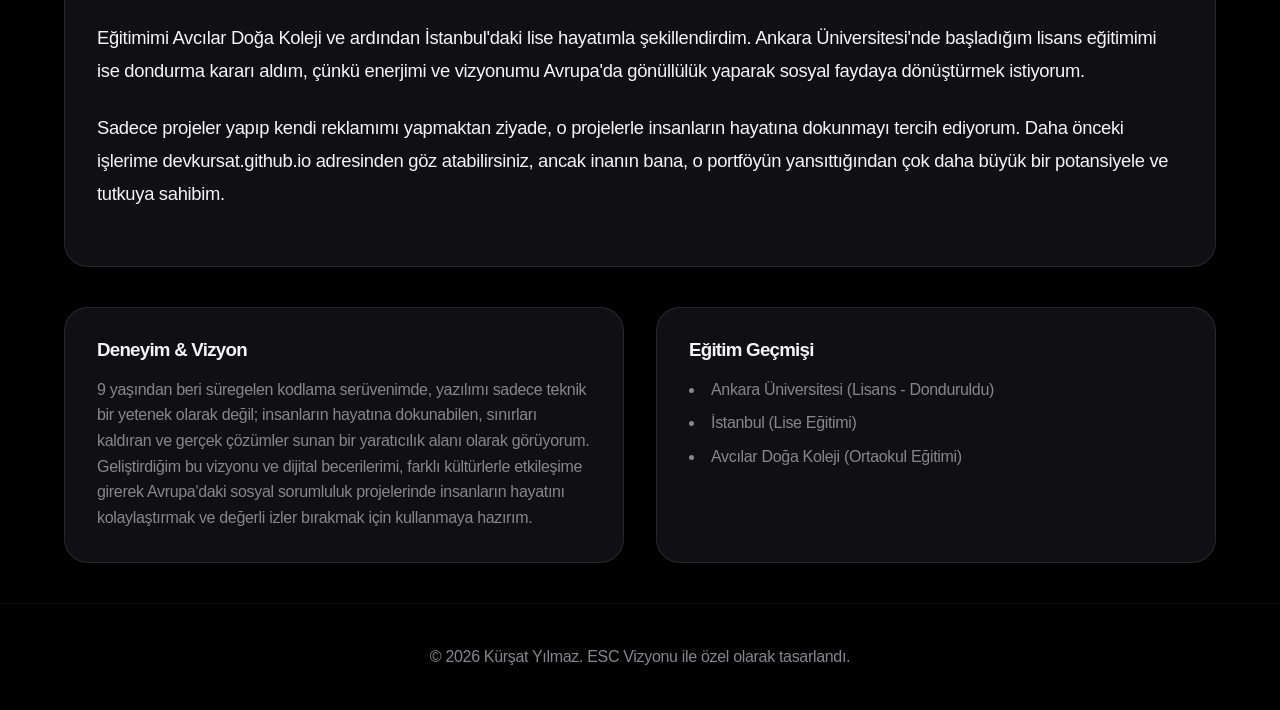
==== commit e5d624a0: "Address code review feedback - Fix PDF exact name encoding. - Fix secret modal pathname logic for pr" ====
--- a/index.html
+++ b/index.html
@@ -34,7 +34,7 @@
                 <p class="lead" data-i18n="hero.desc">Ben Kürşat Yılmaz, 1 Ağustos 2005 doğumluyum. Yazılım, Tasarım ve Müzik gibi dijital dünyanın birçok farklı alanında aktif olarak çalışıyor ve üretiyorum. 9 yaşından beri kod yazıyor, hayallerimi gerçeğe dönüştürüyorum.</p>
                 <div class="action-buttons">
                     <a href="#letter" class="btn btn-primary btn-glow-blue" data-i18n="hero.btn.story">Hikayemi Oku</a>
-                    <a href="assets/KÜRŞAT YILMAZ_CV.pdf" target="_blank" class="btn btn-primary btn-glow-green" style="margin-left: 16px;" data-i18n="hero.btn.cv">Eski CV (PDF)</a>
+                    <a href="assets/K%C3%9CR%C5%9EAT%20YILMAZ_CV.pdf" target="_blank" class="btn btn-primary btn-glow-green" style="margin-left: 16px;" data-i18n="hero.btn.cv">Eski CV (PDF)</a>
                     <a href="https://devkursat.github.io" target="_blank" class="btn btn-secondary btn-glow-white" style="margin-left: 16px;" data-i18n="hero.btn.old">Eski Portföy</a>
                 </div>
             </div>
@@ -63,7 +63,7 @@
         </div>
     </section>
 
-    <section id="about" class="container">
+    <section id="about" class="container" style="margin-top: 40px; margin-bottom: 40px;">
         <div class="grid-2">
             <div class="card glass-panel reveal stagger-1">
                 <h3 style="margin-bottom: 16px;" data-i18n="about.exp.title">Deneyim & Vizyon</h3>
@@ -81,7 +81,7 @@
     </section>
 
     <footer style="text-align: center; padding: 40px 0; color: var(--text-secondary); border-top: 1px solid rgba(255,255,255,0.05); margin-top: 40px;">
-        <p data-i18n="footer.text">&copy; 2024 Kürşat Yılmaz. Built with passion for ESC.</p>
+        <p data-i18n="footer.text">&copy; 2026 Kürşat Yılmaz. Built with passion for ESC.</p>
     </footer>
 
     <!-- Secret Gateway Modal -->
--- a/assets/css/style.css
+++ b/assets/css/style.css
@@ -416,6 +416,7 @@
   background: rgba(255, 255, 255, 0.03);
   border: 1px solid rgba(255, 255, 255, 0.08);
   border-radius: 16px;
+  margin-bottom: 8px;
   cursor: pointer;
   transition: all var(--spring-fast);
 }
